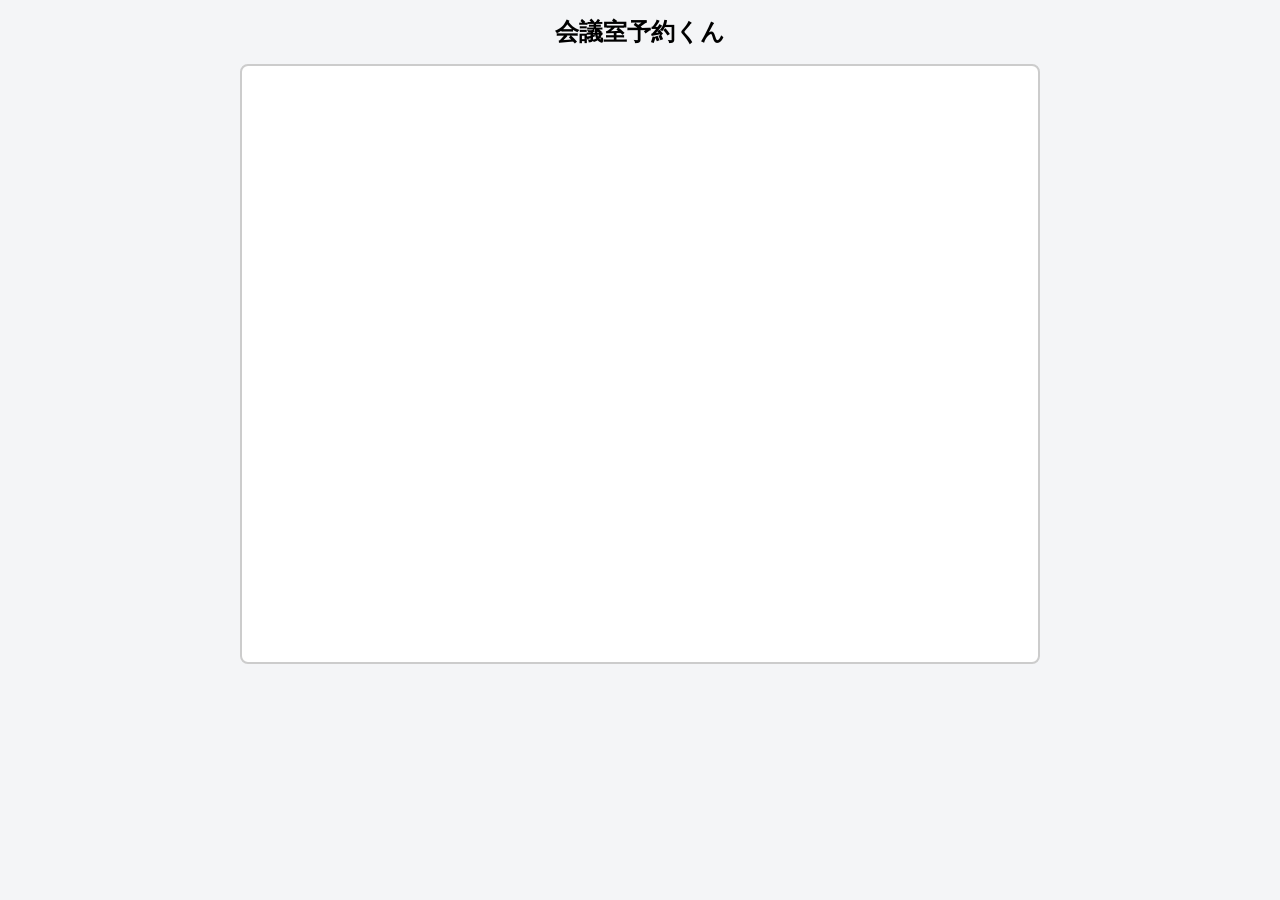
==== wwwroot/index.html @ 6fc2d6eb "Add room width/height and update seed to real office layout" ====
<!DOCTYPE html>
<html lang="ja">
<head>
    <meta charset="UTF-8">
    <meta name="viewport" content="width=device-width, initial-scale=1.0">
    <title>会議室予約くん</title>
    <link rel="stylesheet" href="css/style.css">
</head>
<body>
    <h1>会議室予約くん</h1>
    <div id="floor"></div>
    <script src="js/app.js"></script>
</body>
</html>
---- wwwroot/css/style.css ----
* {
    box-sizing: border-box;
}

body {
    font-family: "Hiragino Sans", "Noto Sans JP", sans-serif;
    background: #f4f5f7;
    margin: 0;
    padding: 16px;
}

h1 {
    font-size: clamp(18px, 4vw, 24px);
    margin: 0 0 16px;
    text-align: center;
}

#floor {
    position: relative;
    width: 100%;
    max-width: 800px;
    aspect-ratio: 800 / 600;
    margin: 0 auto;
    background: #fff;
    border: 2px solid #ccc;
    border-radius: 8px;
}

.room {
    position: absolute;
    width: 12.5%;
    height: 11.7%;
    background: #d9f2e3;
    border: 2px solid #3a9d5d;
    border-radius: 6px;
    display: flex;
    flex-direction: column;
    align-items: center;
    justify-content: center;
    cursor: pointer;
    transition: transform 0.1s;
}

.room:hover {
    transform: scale(1.05);
}

.room .name {
    font-weight: bold;
    font-size: clamp(12px, 2.5vw, 18px);
}

.room .cap {
    font-size: clamp(9px, 1.5vw, 12px);
    color: #555;
}
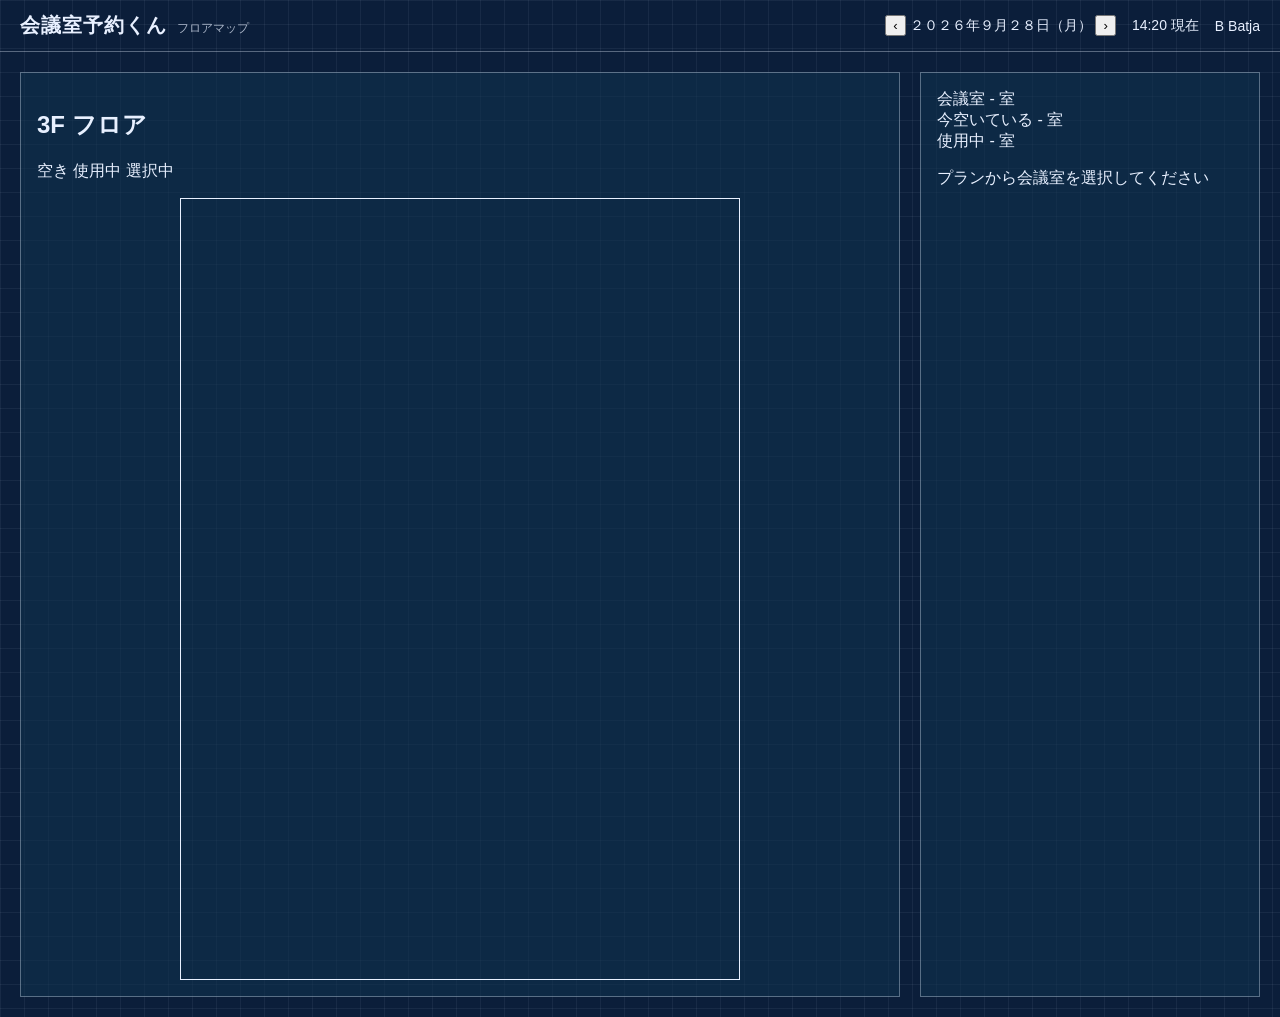
==== commit a537280d: "Add HTML skeleton and blueprint base CSS" ====
--- a/wwwroot/index.html
+++ b/wwwroot/index.html
@@ -7,8 +7,60 @@
     <link rel="stylesheet" href="css/style.css">
 </head>
 <body>
-    <h1>会議室予約くん</h1>
-    <div id="floor"></div>
+    <header class="app-header">
+        <div class="brand">
+            <span class="brand-name">会議室予約くん</span>
+            <span class="brand-sub">フロアマップ</span>
+        </div>
+
+        <div class="header-right">
+            <div class="date-nav">
+                <button type="button" id="prevDay" aria-label="前の日">‹</button>
+                <span id="dateLabel">２０２６年９月２８日（月）</span>
+                <button type="button" id="nextDay" aria-label="次の日">›</button>
+            </div>
+            <span id="nowLabel" class="now-label">14:20 現在</span>
+            <div class="user">
+                <span class="avatar">B</span>
+                <span>Batja</span>
+            </div>
+        </div>
+    </header>
+
+    <main class="layout">
+        <section class="map-card">
+            <div class="map-head">
+                <h2>3F フロア</h2>
+                <div class="legend">
+                    <span class="legend-item"><span class="swatch free"></span>空き</span>
+                    <span class="legend-item"><span class="swatch busy"></span>使用中</span>
+                    <span class="legend-item"><span class="swatch selected"></span>選択中</span>
+                </div>
+            </div>
+            <div id="floor" class="floor"></div>
+        </section>
+
+        <section class="panel">
+            <div class="stats">
+                <div class="stat-card">
+                    <span class="stat-label">会議室</span>
+                    <span class="stat-value"><span id="statTotal">-</span> 室</span>
+                </div>
+                <div class="stat-card">
+                    <span class="stat-label">今空いている</span>
+                    <span class="stat-value"><span id="statFree">-</span> 室</span>
+                </div>
+                <div class="stat-card">
+                    <span class="stat-label">使用中</span>
+                    <span class="stat-value busy"><span id="statBusy">-</span> 室</span>
+                </div>
+            </div>
+
+            <div id="roomDetail" class="room-detail">
+                <p class="placeholder">プランから会議室を選択してください</p>
+            </div>
+        </section>
+    </main>
     <script src="js/app.js"></script>
 </body>
 </html>
--- a/wwwroot/css/style.css
+++ b/wwwroot/css/style.css
@@ -1,56 +1,101 @@
+/* =====  1. Ungunii huwisagch ===== */
+:root {
+    --bg: #0b1e3a;
+    --paper: rgba(16, 49, 77, 0.6);
+    --line: #e8f0ff;
+    --line-dim: rgba(232, 240, 255, 0.35);
+    --grid: rgba(232, 240, 255, 0.06);
+    --free: #4ade80;
+    --busy: #f87171;
+    --selected: #facc15;
+    --font: "Hiragino Sans", "Noto Sans JP", sans-serif;
+    --mono: "SF Mono", "Courier New", monospace;
+}
+
 * {
     box-sizing: border-box;
 }
 
+/* =====  2. Dewsger (zurgiin tsaasnii tor) ===== */
 body {
-    font-family: "Hiragino Sans", "Noto Sans JP", sans-serif;
-    background: #f4f5f7;
     margin: 0;
+    min-height: 100vh;
+    font-family: var(--font);
+    color: var(--line);
+    background-color: var(--bg);
+    background-image: 
+        linear-gradient(var(--grid) 1px, transparent 1px),
+        linear-gradient(90deg, var(--grid) 1px, transparent 1px);
+    background-size: 24px 24px;
+}
+
+/* =====  3. Header ===== */
+.app-header {
+    display: flex;
+    justify-content: space-between;
+    align-items: center;
+    flex-wrap: wrap;
+    gap: 12px;
+    padding: 12px 20px;
+    border-bottom: 1px solid var(--line-dim);
+}
+
+.brand {
+    display: flex;
+    align-items: baseline;
+    gap: 10px;
+}
+
+.brand-name {
+    font-size: 20px;
+    font-weight: 700;
+    letter-spacing: 0.05em;
+}
+
+.brand-sub {
+    font-family: var(--mono);
+    font-size: 12px;
+    opacity: 0.7;
+}
+
+.header-right {
+    display: flex;
+    align-items: center;
+    gap: 16px;
+    font-size: 14px;
+}
+
+/* =====  4. 2 baganatai layout ===== */
+.layout {
+    display: grid;
+    grid-template-columns: 1fr 340px;
+    gap: 20px;
+    max-width: 1280px;
+    margin: 0 auto;
+    padding: 20px;
+}
+
+.map-card,
+.panel {
+    background: var(--paper);
+    border: 1px solid var(--line-dim);
     padding: 16px;
 }
 
-h1 {
-    font-size: clamp(18px, 4vw, 24px);
-    margin: 0 0 16px;
-    text-align: center;
+/* =====  5. plan zurah talbai ===== */
+.floor {
+    position: relative;
+    width: 100%;
+    max-width: 560px;
+    aspect-ratio: 830 / 1160;
+    margin: 16px auto 0;
+    border: 1px solid var(--line);
 }
 
-#floor {
-    position: relative;
-    width: 100%;
-    max-width: 800px;
-    aspect-ratio: 800 / 600;
-    margin: 0 auto;
-    background: #fff;
-    border: 2px solid #ccc;
-    border-radius: 8px;
-}
-
-.room {
-    position: absolute;
-    width: 12.5%;
-    height: 11.7%;
-    background: #d9f2e3;
-    border: 2px solid #3a9d5d;
-    border-radius: 6px;
-    display: flex;
-    flex-direction: column;
-    align-items: center;
-    justify-content: center;
-    cursor: pointer;
-    transition: transform 0.1s;
-}
-
-.room:hover {
-    transform: scale(1.05);
-}
-
-.room .name {
-    font-weight: bold;
-    font-size: clamp(12px, 2.5vw, 18px);
-}
-
-.room .cap {
-    font-size: clamp(9px, 1.5vw, 12px);
-    color: #555;
+/* =====  6. phone ===== */
+@media (max-width: 768px) {
+    .layout {
+        grid-template-columns: 1fr;
+        padding: 12px;
+    }
 }
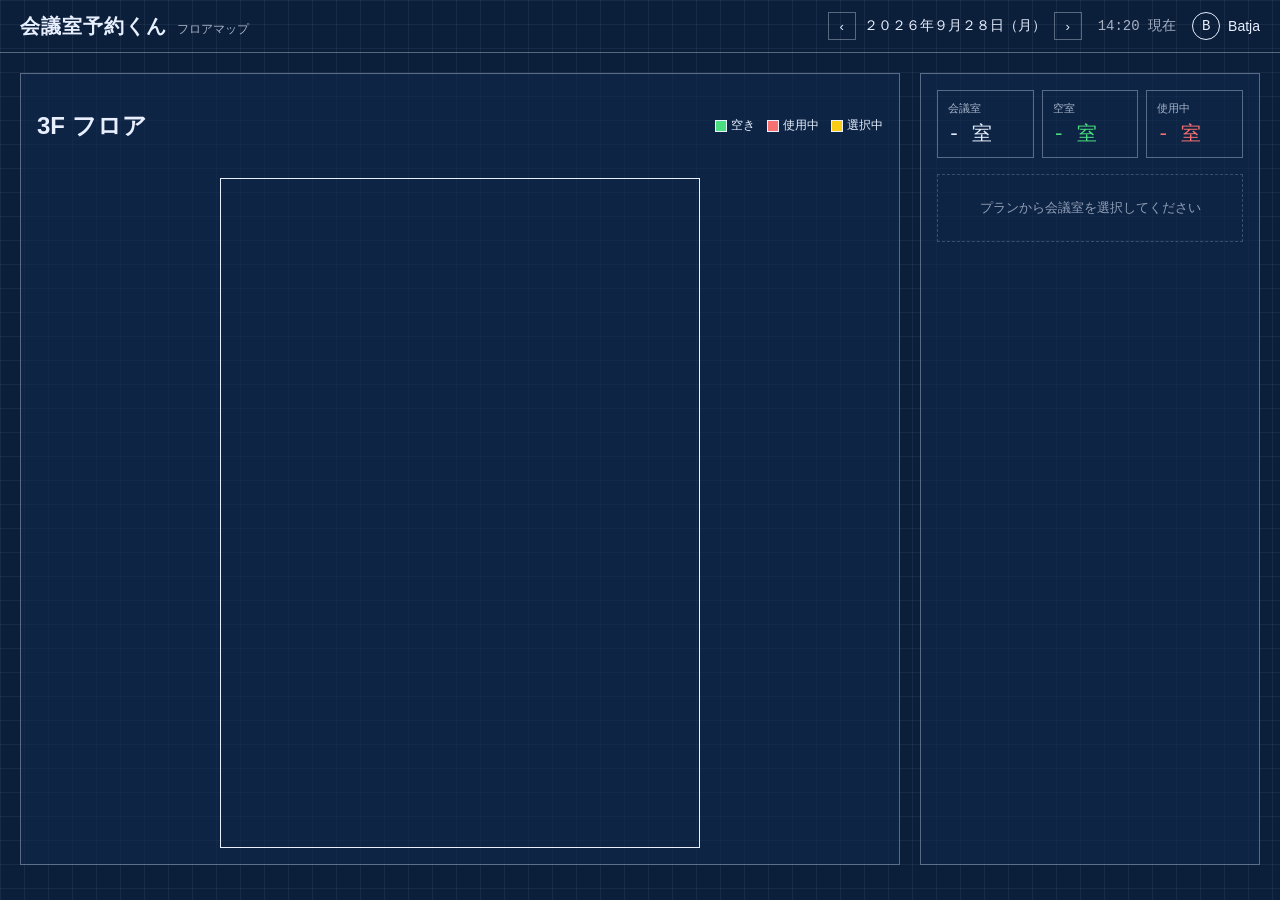
==== commit 2903f0f2: "Render rooms on floor plan with size & fir layout to viewport" ====
--- a/wwwroot/index.html
+++ b/wwwroot/index.html
@@ -29,7 +29,7 @@
 
     <main class="layout">
         <section class="map-card">
-            <div class="map-head">
+            <div class="map-header">
                 <h2>3F フロア</h2>
                 <div class="legend">
                     <span class="legend-item"><span class="swatch free"></span>空き</span>
@@ -47,8 +47,8 @@
                     <span class="stat-value"><span id="statTotal">-</span> 室</span>
                 </div>
                 <div class="stat-card">
-                    <span class="stat-label">今空いている</span>
-                    <span class="stat-value"><span id="statFree">-</span> 室</span>
+                    <span class="stat-label">空室</span>
+                    <span class="stat-value free"><span id="statFree">-</span> 室</span>
                 </div>
                 <div class="stat-card">
                     <span class="stat-label">使用中</span>
--- a/wwwroot/css/style.css
+++ b/wwwroot/css/style.css
@@ -1,7 +1,7 @@
-/* =====  1. Ungunii huwisagch ===== */
+/* =====  1. Color variables ===== */
 :root {
     --bg: #0b1e3a;
-    --paper: rgba(16, 49, 77, 0.6);
+    --paper: rgba(16, 40, 77, 0.6);
     --line: #e8f0ff;
     --line-dim: rgba(232, 240, 255, 0.35);
     --grid: rgba(232, 240, 255, 0.06);
@@ -16,7 +16,7 @@
     box-sizing: border-box;
 }
 
-/* =====  2. Dewsger (zurgiin tsaasnii tor) ===== */
+/* =====  2. Background (blueprint grid) ===== */
 body {
     margin: 0;
     min-height: 100vh;
@@ -65,7 +65,7 @@
     font-size: 14px;
 }
 
-/* =====  4. 2 baganatai layout ===== */
+/* =====  4. 2-column layout ===== */
 .layout {
     display: grid;
     grid-template-columns: 1fr 340px;
@@ -82,20 +82,176 @@
     padding: 16px;
 }
 
-/* =====  5. plan zurah talbai ===== */
+/* =====  5. Floor plan area ===== */
 .floor {
     position: relative;
-    width: 100%;
-    max-width: 560px;
+    /* Fit height to the viewport: width follows the aspect ratio */
+    height: calc(100vh - 230px);
+    min-height: 400px;
+    width: auto;
     aspect-ratio: 830 / 1160;
     margin: 16px auto 0;
     border: 1px solid var(--line);
 }
 
-/* =====  6. phone ===== */
+/* ===== Date navigation ===== */
+.date-nav {
+    display: flex;
+    align-items: center;
+    gap: 8px;
+    font-family: var(--mono);
+}
+
+.date-nav button {
+    width: 28px;
+    height: 28px;
+    background: transparent;
+    color: var(--line);
+    border: 1px solid var(--line-dim);
+    cursor: pointer;
+}
+
+.date-nav button:hover {
+    border-color: var(--line);
+}
+
+.now-label {
+    font-family: var(--mono);
+    opacity: 0.7;
+}
+
+/* ===== User badge ===== */
+.user {
+    display: flex;
+    align-items: center;
+    gap: 8px;
+}
+
+.avatar {
+    display: grid;
+    place-items: center;
+    width: 28px;
+    height: 28px;
+    border: 1px solid var(--line);
+    border-radius: 50%;
+    font-family: var(--mono);
+}
+
+/* ===== Map header & legend ===== */
+.map-header {
+    display: flex;
+    justify-content: space-between;
+    align-items: center;
+    flex-wrap: wrap;
+    gap: 8px;
+}
+
+.map-head h2 {
+    margin: 0;
+    font-size: 16px;
+    letter-spacing: 0.1em;
+}
+
+.legend {
+    display: flex;
+    gap: 12px;
+    font-size: 12px;
+}
+
+.legend-item {
+    display: flex;
+    align-items: center;
+    gap: 4px;
+}
+
+.swatch {
+    width: 12px;
+    height: 12px;
+    border: 1px solid currentColor;
+}
+
+.swatch.free     { background: var(--free); }
+.swatch.busy     { background: var(--busy); }
+.swatch.selected { background: var(--selected); }
+
+/* ===== Stats ===== */
+.stats {
+    display: grid;
+    grid-template-columns: repeat(3, 1fr);
+    gap: 8px;
+    margin-bottom: 16px;
+}
+
+.stat-card {
+    display: flex;
+    flex-direction: column;
+    gap: 4px;
+    padding: 10px;
+    border: 1px solid var(--line-dim);
+}
+
+.stat-label {
+    font-size: 11px;
+    opacity: 0.7;
+}
+
+.stat-value {
+    font-family: var(--mono);
+    font-size: 20px;
+}
+
+.stat-value.free { color: var(--free); }
+.stat-value.busy { color: var(--busy); }
+
+/* ===== Room detail placeholder ===== */
+.placeholder {
+    margin: 0;
+    padding: 24px 0;
+    text-align: center;
+    font-size: 13px;
+    opacity: 0.6;
+    border: 1px dashed var(--line-dim);
+}
+
+/* ===== Rooms ===== */
+.room {
+    position: absolute;
+    display: flex;
+    flex-direction: column;
+    justify-content: center;
+    align-items: center;
+    gap: 2px;
+    border: 1.5px solid var(--line);
+    background: var(74, 222, 128, 0.08);
+    cursor: pointer;
+    transition: background 0.15s;
+}
+
+.room:hover {
+    background: var(74, 222, 128, 0.2);
+}
+
+.room .name {
+    font-size: var(--mono);
+    font-size: 18px;
+    font-weight: 700;
+}
+
+.room .cap {
+    font-size: 12px;
+    opacity: 0.7;
+}
+
+/* ===== Phone ===== */
 @media (max-width: 768px) {
     .layout {
         grid-template-columns: 1fr;
         padding: 12px;
     }
+
+    .floor {
+        height: auto;
+        width: 100%;
+        min-height: 0;
+    }
 }
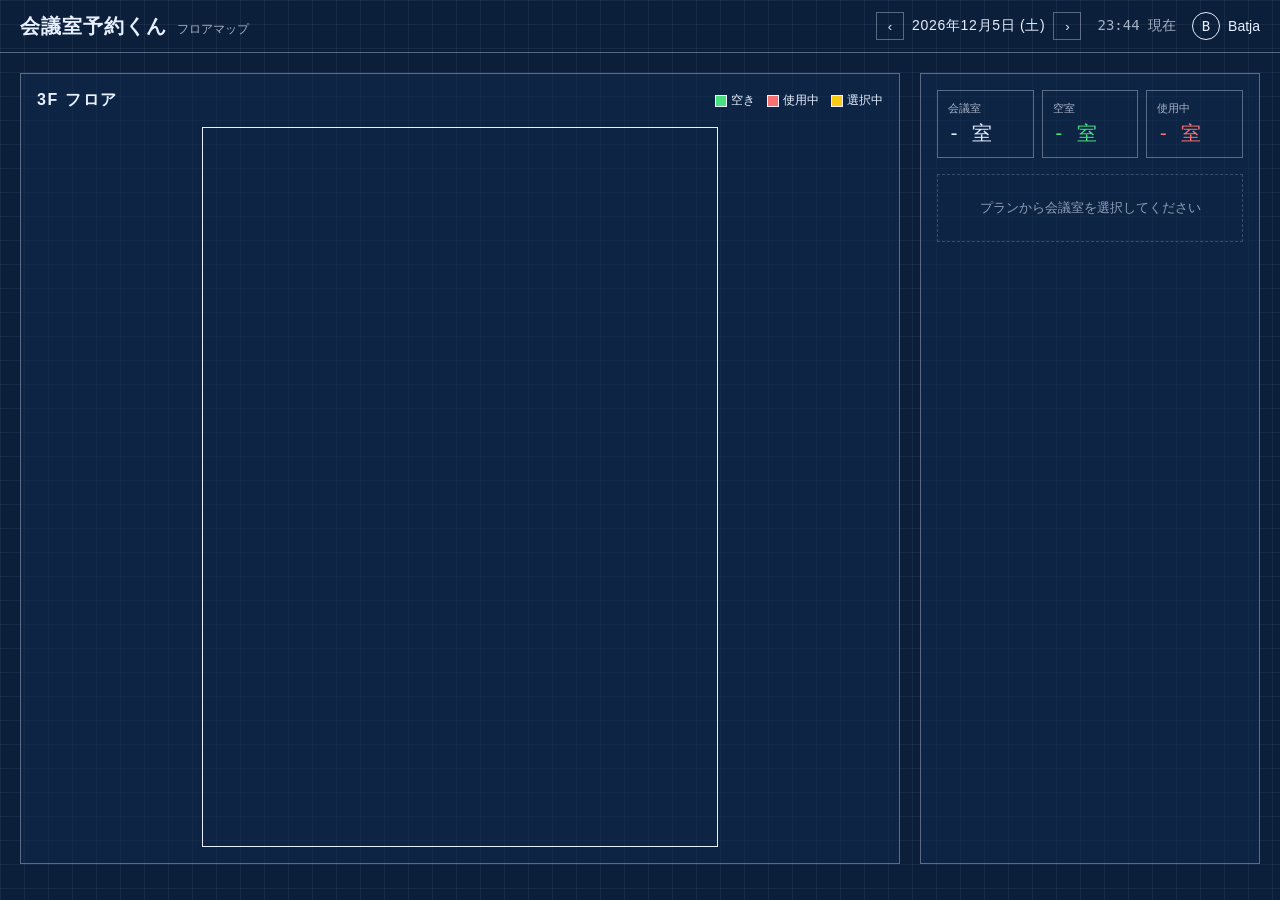
==== commit efdaae3b: "Fix header date/clock & Windows font/scroll issues" ====
--- a/wwwroot/index.html
+++ b/wwwroot/index.html
@@ -16,10 +16,10 @@
         <div class="header-right">
             <div class="date-nav">
                 <button type="button" id="prevDay" aria-label="前の日">‹</button>
-                <span id="dateLabel">２０２６年９月２８日（月）</span>
+                <span id="dateLabel"></span>
                 <button type="button" id="nextDay" aria-label="次の日">›</button>
             </div>
-            <span id="nowLabel" class="now-label">14:20 現在</span>
+            <span id="nowLabel" class="now-label"><span id="clock"></span> 現在</span>
             <div class="user">
                 <span class="avatar">B</span>
                 <span>Batja</span>
--- a/wwwroot/css/style.css
+++ b/wwwroot/css/style.css
@@ -8,11 +8,11 @@
     --free: #4ade80;
     --busy: #f87171;
     --selected: #facc15;
-    --font: "Hiragino Sans", "Noto Sans JP", sans-serif;
-    --mono: "SF Mono", "Courier New", monospace;
-}
-
-* {
+    --font: "Hiragino Sans", "Yu Gothic UI", "Meiryo", "Noto Sans JP", sans-serif;
+    --mono: "SF Mono", "Consolas", "Cascadia Mono", monospace;
+}
+
+*, *::before, *::after {
     box-sizing: border-box;
 }
 
@@ -86,7 +86,7 @@
 .floor {
     position: relative;
     /* Fit height to the viewport: width follows the aspect ratio */
-    height: calc(100vh - 230px);
+    height: calc(100vh - 180px);
     min-height: 400px;
     width: auto;
     aspect-ratio: 830 / 1160;
@@ -146,7 +146,7 @@
     gap: 8px;
 }
 
-.map-head h2 {
+.map-header h2 {
     margin: 0;
     font-size: 16px;
     letter-spacing: 0.1em;
@@ -222,17 +222,17 @@
     align-items: center;
     gap: 2px;
     border: 1.5px solid var(--line);
-    background: var(74, 222, 128, 0.08);
+    background: rgba(74, 222, 128, 0.08);
     cursor: pointer;
     transition: background 0.15s;
 }
 
 .room:hover {
-    background: var(74, 222, 128, 0.2);
+    background: rgba(74, 222, 128, 0.2);
 }
 
 .room .name {
-    font-size: var(--mono);
+    font-family: var(--mono);
     font-size: 18px;
     font-weight: 700;
 }
@@ -240,6 +240,63 @@
 .room .cap {
     font-size: 12px;
     opacity: 0.7;
+}
+
+.room.selected {
+    border-color: var(--selected);
+    background: rgba(250, 204, 21, 0.15);
+}
+
+/* ===== Room detail ===== */
+.detail-head {
+    display: flex;
+    justify-content: space-between;
+    align-items: baseline;
+    padding-bottom: 12px;
+    border-bottom: 1px solid var(--line-dim);
+}
+
+.detail-name {
+    margin: 0;
+    font-size: 18px;
+}
+
+.detail-cap {
+    font-family: var(--mono);
+    font-size: 12px;
+    opacity: 0.7;
+}
+
+.detail-subtitle {
+    margin: 16px 0 8px;
+    font-size: 12px;
+    letter-spacing: 0.1em;
+    opacity: 0.7;
+}
+
+.booking-list {
+    list-style: none;
+    margin: 0;
+    padding: 0;
+}
+
+.booking-empty {
+    font-size: 13px;
+    opacity: 0.6;
+}
+
+.booking-item {
+    display: flex;
+    gap: 12px;
+    padding: 8px 0;
+    border-bottom: 1px dashed var(--line-dim);
+    font-size: 13px;
+}
+
+.booking-time {
+    font-family: var(--mono);
+    color: var(--busy);
+    white-space: nowrap;
 }
 
 /* ===== Phone ===== */
@@ -254,4 +311,16 @@
         width: 100%;
         min-height: 0;
     }
+}
+
+/* Date: Japanese font, numbers aligned */
+#dateLabel {
+    font-family: var(--font);
+    font-variant-numeric: tabular-nums;
+    letter-spacing: 0.05em;
+}
+
+/* Clock: digits only, keep them aligned */
+#clock {
+    font-variant-numeric: tabular-nums;
 }
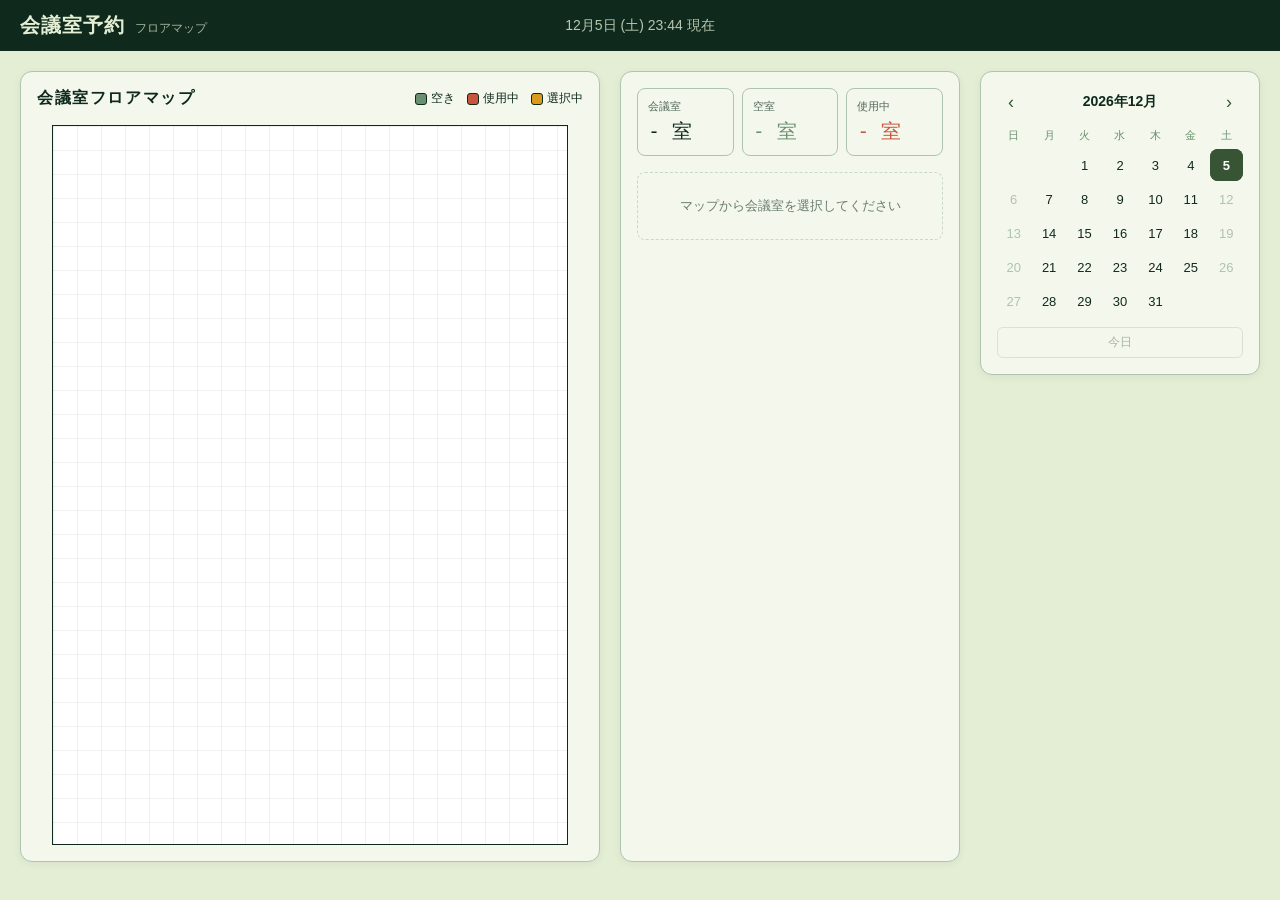
==== commit 2de7695b: "Add calendar, lunch break & weekday-only rules (frontend + API)" ====
--- a/wwwroot/index.html
+++ b/wwwroot/index.html
@@ -3,34 +3,25 @@
 <head>
     <meta charset="UTF-8">
     <meta name="viewport" content="width=device-width, initial-scale=1.0">
-    <title>会議室予約くん</title>
+    <title>会議室予約</title>
     <link rel="stylesheet" href="css/style.css">
 </head>
 <body>
     <header class="app-header">
         <div class="brand">
-            <span class="brand-name">会議室予約くん</span>
+            <span class="brand-name">会議室予約</span>
             <span class="brand-sub">フロアマップ</span>
         </div>
 
-        <div class="header-right">
-            <div class="date-nav">
-                <button type="button" id="prevDay" aria-label="前の日">‹</button>
-                <span id="dateLabel"></span>
-                <button type="button" id="nextDay" aria-label="次の日">›</button>
-            </div>
-            <span id="nowLabel" class="now-label"><span id="clock"></span> 現在</span>
-            <div class="user">
-                <span class="avatar">B</span>
-                <span>Batja</span>
-            </div>
-        </div>
+        <span id="nowLabel" class="now-label"><span id="clock"></span> 現在</span>
+        
+        <span id="userName" class="user"></span>
     </header>
 
     <main class="layout">
         <section class="map-card">
             <div class="map-header">
-                <h2>3F フロア</h2>
+                <h2>会議室フロアマップ</h2>
                 <div class="legend">
                     <span class="legend-item"><span class="swatch free"></span>空き</span>
                     <span class="legend-item"><span class="swatch busy"></span>使用中</span>
@@ -57,10 +48,15 @@
             </div>
 
             <div id="roomDetail" class="room-detail">
-                <p class="placeholder">プランから会議室を選択してください</p>
+                <p class="placeholder">マップから会議室を選択してください</p>
             </div>
         </section>
+
+        <aside class="calendar-card">
+                <div id="calendar" class="calendar"></div>
+        </aside>
     </main>
+    <div id="toast" class="toast"></div>
     <script src="js/app.js"></script>
 </body>
 </html>
--- a/wwwroot/css/style.css
+++ b/wwwroot/css/style.css
@@ -1,13 +1,23 @@
 /* =====  1. Color variables ===== */
 :root {
-    --bg: #0b1e3a;
-    --paper: rgba(16, 40, 77, 0.6);
-    --line: #e8f0ff;
-    --line-dim: rgba(232, 240, 255, 0.35);
-    --grid: rgba(232, 240, 255, 0.06);
-    --free: #4ade80;
-    --busy: #f87171;
-    --selected: #facc15;
+    /* Palette */
+    --green-900: #0f2a1d;
+    --green-700: #375534;
+    --green-500: #6b9071;
+    --green-300: #aec3b0;
+    --green-100: #e3eed4;
+
+    /* Roles */
+    --bg: var(--green-100);
+    --paper: #f4f8ec;
+    --line: var(--green-900); /* text & strong lines */
+    --line-dim: var(--green-300); /* soft borders */
+    --grid: rgba(55, 85, 52, 0.08);
+
+    --free: var(--green-500);
+    --busy: #c8553d;
+    --selected: #d99a1e;
+
     --font: "Hiragino Sans", "Yu Gothic UI", "Meiryo", "Noto Sans JP", sans-serif;
     --mono: "SF Mono", "Consolas", "Cascadia Mono", monospace;
 }
@@ -16,28 +26,28 @@
     box-sizing: border-box;
 }
 
-/* =====  2. Background (blueprint grid) ===== */
+/* =====  2. Base ===== */
 body {
     margin: 0;
     min-height: 100vh;
     font-family: var(--font);
     color: var(--line);
     background-color: var(--bg);
-    background-image: 
-        linear-gradient(var(--grid) 1px, transparent 1px),
-        linear-gradient(90deg, var(--grid) 1px, transparent 1px);
-    background-size: 24px 24px;
 }
 
 /* =====  3. Header ===== */
 .app-header {
-    display: flex;
-    justify-content: space-between;
+    display: grid;
+    grid-template-columns: 1fr auto 1fr;
     align-items: center;
-    flex-wrap: wrap;
     gap: 12px;
     padding: 12px 20px;
-    border-bottom: 1px solid var(--line-dim);
+    background: var(--green-900);
+    color: var(--green-100);
+
+    /* Flip the variables inside the header only */
+    --line: var(--green-100);
+    --line-dim: rgba(227, 238, 212, 0.3);
 }
 
 .brand {
@@ -58,28 +68,29 @@
     opacity: 0.7;
 }
 
-.header-right {
-    display: flex;
-    align-items: center;
-    gap: 16px;
-    font-size: 14px;
-}
-
-/* =====  4. 2-column layout ===== */
+/* =====  4. 3-column layout ===== */
 .layout {
     display: grid;
-    grid-template-columns: 1fr 340px;
+    grid-template-columns: 1fr 340px 280px;
     gap: 20px;
-    max-width: 1280px;
+    max-width: 1640px;
     margin: 0 auto;
     padding: 20px;
 }
 
 .map-card,
-.panel {
+.panel,
+.calendar-card {
     background: var(--paper);
     border: 1px solid var(--line-dim);
+    border-radius: 12px;
+    box-shadow: 0 2px 8px rgba(15, 42, 29, 0.06);
     padding: 16px;
+}
+
+/* Don't stretch to the row height: stay at the top */
+.calendar-card {
+    align-self: start;
 }
 
 /* =====  5. Floor plan area ===== */
@@ -92,49 +103,24 @@
     aspect-ratio: 830 / 1160;
     margin: 16px auto 0;
     border: 1px solid var(--line);
-}
-
-/* ===== Date navigation ===== */
-.date-nav {
-    display: flex;
-    align-items: center;
-    gap: 8px;
-    font-family: var(--mono);
-}
-
-.date-nav button {
-    width: 28px;
-    height: 28px;
-    background: transparent;
-    color: var(--line);
-    border: 1px solid var(--line-dim);
-    cursor: pointer;
-}
-
-.date-nav button:hover {
-    border-color: var(--line);
-}
-
+    background-color: #ffffff;
+    background-image: 
+        linear-gradient(var(--grid) 1px, transparent 1px),
+        linear-gradient(90deg, var(--grid) 1px, transparent 1px);
+    background-size: 24px 24px;
+}
+
+/* Center column: today's date & time */
 .now-label {
-    font-family: var(--mono);
-    opacity: 0.7;
-}
-
-/* ===== User badge ===== */
+    justify-self: center;
+    font-size: 14px;
+    opacity: 0.8;
+}
+
+/* Right column: signed-in user's name */
 .user {
-    display: flex;
-    align-items: center;
-    gap: 8px;
-}
-
-.avatar {
-    display: grid;
-    place-items: center;
-    width: 28px;
-    height: 28px;
-    border: 1px solid var(--line);
-    border-radius: 50%;
-    font-family: var(--mono);
+    justify-self: end;
+    font-size: 14px;
 }
 
 /* ===== Map header & legend ===== */
@@ -222,13 +208,13 @@
     align-items: center;
     gap: 2px;
     border: 1.5px solid var(--line);
-    background: rgba(74, 222, 128, 0.08);
+    background: rgba(107, 144, 113, 0.10);
     cursor: pointer;
     transition: background 0.15s;
 }
 
 .room:hover {
-    background: rgba(74, 222, 128, 0.2);
+    background: rgba(107, 144, 113, 0.22);
 }
 
 .room .name {
@@ -242,9 +228,15 @@
     opacity: 0.7;
 }
 
+.room.busy {
+    border-color: var(--busy);
+    background: rgba(200, 85, 61, 0.15);
+}
+
 .room.selected {
     border-color: var(--selected);
-    background: rgba(250, 204, 21, 0.15);
+    border-width: 2.5px;
+    background: rgba(217, 154, 30, 0.18);
 }
 
 /* ===== Room detail ===== */
@@ -274,10 +266,112 @@
     opacity: 0.7;
 }
 
-.booking-list {
-    list-style: none;
-    margin: 0;
-    padding: 0;
+/* ===== Timeline ===== */
+.timeline {
+    position: relative;
+    display: flex;
+    flex-direction: column;
+    gap: 8px;
+}
+
+/* Vertical line behind the dots (44px time + half of 24px dot column) */
+.timeline::before {
+    content: "";
+    position: absolute;
+    top: 12px;
+    bottom: 12px;
+    left: 55px;
+    width: 2px;
+    background: var(--line-dim);
+}
+
+.tl-item {
+    display: grid;
+    grid-template-columns: 44px 24px 1fr;
+    align-items: center;
+}
+
+.tl-time {
+    font-family: var(--mono);
+    font-size: 12px;
+    opacity: 0.7;
+}
+
+.tl-dot {
+    position: relative; /* stay above the line */
+    justify-self: center;
+    width: 12px;
+    height: 12px;
+    border-radius: 50%;
+    background: var(--paper);
+    border: 2px solid var(--green-500);
+}
+
+.tl-card {
+    display: flex;
+    flex-direction: column;
+    gap: 2px;
+    padding: 10px 12px;
+    background: #ffffff;
+    border: 1px solid var(--line-dim);
+    border-radius: 8px;
+}
+
+.tl-title {
+    font-size: 14px;
+    font-weight: 600;
+}
+
+.tl-meta {
+    font-size: 11px;
+    opacity: 0.7;
+}
+
+/* Booked */
+.tl-booking .tl-dot {
+    background: var(--green-700);
+    border-color: var(--green-700);
+}
+
+/* In use right now */
+.tl-now .tl-dot {
+    background: var(--busy);
+    border-color: var(--busy);
+    box-shadow: 0 0 0 4px rgba(200, 85, 61, 0.2);
+}
+
+.tl-now .tl-card {
+    border-color: var(--busy);
+}
+
+.tl-badge {
+    align-self: flex-start;
+    margin-top: 4px;
+    padding: 2px 8px;
+    font-size: 11px;
+    color: #ffffff;
+    background: var(--busy);
+    border-radius: 999px;
+}
+
+/* Free slot */
+.tl-free {
+    cursor: pointer;
+}
+
+.tl-free .tl-card {
+    background: transparent;
+    border-style: dashed;
+}
+
+.tl-free .tl-title {
+    font-weight: 400;
+    color: var(--green-500);
+}
+
+.tl-free:hover .tl-card {
+    border-color: var(--green-500);
+    background: rgba(107, 144, 113, 0.08);
 }
 
 .booking-empty {
@@ -285,18 +379,210 @@
     opacity: 0.6;
 }
 
-.booking-item {
-    display: flex;
-    gap: 12px;
-    padding: 8px 0;
-    border-bottom: 1px dashed var(--line-dim);
+/* ===== Lunch break (timeline) ===== */
+.tl-lunch .tl-card {
+    background: repeating-linear-gradient(45deg, var(--paper) 0 6px, #eaf0e4 6px 12px);
+    border-style: dashed;
+}
+
+.tl-lunch .tl-title {
+    font-weight: 400;
+    color: var(--green-500);
+}
+
+.tl-lunch .tl-dot {
+    border-color: var(--green-300);
+}
+
+/* ===== Booking form ===== */
+.booking-form {
+    display: flex;
+    flex-direction: column;
+    gap: 10px;
+}
+
+.booking-form label {
+    display: flex;
+    flex-direction: column;
+    gap: 4px;
+    font-size: 12px;
+}
+
+.booking-form input,
+.booking-form select {
+    padding: 6px 8px;
+    background: transparent;
+    color: var(--line);
+    border: 1px solid var(--line-dim);
+    font-family: var(--font);
     font-size: 13px;
-}
-
-.booking-time {
-    font-family: var(--mono);
+    /* light dropdown to match the theme */
+    color-scheme: light;
+}
+
+.booking-form input:focus,
+.booking-form select:focus {
+    outline: none;
+    border-color: var(--selected);
+}
+
+.time-row {
+    display: grid;
+    grid-template-columns: 1fr 1fr;
+    gap: 8px;
+}
+
+.form-error {
+    margin: 0;
+    min-height: 1em;
+    font-size: 12px;
     color: var(--busy);
-    white-space: nowrap;
+}
+
+/* The "hidden" attribute loses to display:flex, so force it */
+.booking-form[hidden] {
+    display: none;
+}
+
+.form-actions {
+    display: grid;
+    grid-template-columns: 1fr 1fr;
+    gap: 8px;
+}
+
+.btn-primary {
+    color: #ffffff;
+    background: var(--green-700);
+    border: 1px solid var(--green-700);
+}
+
+.btn-primary:hover {
+    background: var(--green-900);
+    border-color: var(--green-900);
+}
+
+.btn-secondary {
+    color: var(--line);
+    border: 1px solid var(--line-dim);
+}
+
+.btn-secondary:hover {
+    border-color: var(--line);
+}
+
+/* ===== Calendar ===== */
+.cal-head {
+    display: flex;
+    justify-content: space-between;
+    align-items: center;
+    margin-bottom: 8px;
+    font-size: 14px;
+    font-weight: 600;
+    font-variant-numeric: tabular-nums;
+}
+
+.cal-nav {
+    width: 28px;
+    height: 28px;
+    border: none;
+    border-radius: 50%;
+    background: none;
+    color: var(--green-700);
+    font-size: 18px;
+    cursor: pointer;
+}
+
+.cal-nav:hover {
+    background: var(--green-100);
+}
+
+.cal-grid {
+    display: grid;
+    grid-template-columns: repeat(7, 1fr);
+    gap: 2px;
+    text-align: center;
+}
+
+.cal-week {
+    padding: 4px 0;
+    font-size: 11px;
+    color: var(--green-500);
+}
+
+.cal-day {
+    height: 32px;
+    border: none;
+    border-radius: 8px;
+    background: none;
+    color: var(--line);
+    font-family: var(--font);
+    font-size: 13px;
+    font-variant-numeric: tabular-nums;
+    cursor: pointer;
+}
+
+.cal-day:hover:not(:disabled) {
+    background: var(--green-100);
+}
+
+.cal-day:disabled {
+    color: var(--green-300);
+    cursor: not-allowed;
+}
+
+.cal-day.today {
+    box-shadow: inset 0 0 0 1.5px var(--green-700);
+    font-weight: 700;
+}
+
+.cal-day.selected {
+    background: var(--green-700);
+    color: #ffffff;
+}
+
+.cal-today {
+    width: 100%;
+    margin-top: 10px;
+    padding: 6px;
+    border: 1px solid var(--line-dim);
+    border-radius: 6px;
+    background: none;
+    color: var(--green-700);
+    font-family: var(--font);
+    font-size: 12px;
+    cursor: pointer;
+}
+
+.cal-today:hover:not(:disabled) {
+    border-color: var(--green-500);
+    background: rgba(107, 144, 113, 0.08);
+}
+
+.cal-today:disabled {
+    opacity: 0.4;
+    cursor: not-allowed;
+}
+
+/* ===== Toast ===== */
+.toast {
+    position: fixed;
+    left: 50%;
+    bottom: 32px;
+    transform: translate(-50%, 20px);
+    padding: 10px 20px;
+    background: var(--green-900);
+    color: var(--green-100);
+    border: none;
+    font-size: 14px;
+    opacity: 0;
+    pointer-events: none;
+    transition: opacity 0.2s, transform 0.2s;
+    border-radius: 8px;
+}
+
+.toast.show {
+    opacity: 1;
+    transform: translate(-50%, 0);
 }
 
 /* ===== Phone ===== */
@@ -313,14 +599,25 @@
     }
 }
 
-/* Date: Japanese font, numbers aligned */
-#dateLabel {
+/* Clock: Japanese date + time, digits aligned */
+#clock {
     font-family: var(--font);
     font-variant-numeric: tabular-nums;
-    letter-spacing: 0.05em;
-}
-
-/* Clock: digits only, keep them aligned */
-#clock {
-    font-variant-numeric: tabular-nums;
-}+}
+
+/* ===== Rounded corners (consistent with cards) ===== */
+.stat-card,
+.placeholder {
+    border-radius: 8px;
+}
+
+.booking-form input,
+.booking-form select,
+.btn-primary,
+.btn-secondary {
+    border-radius: 6px;
+}
+
+.swatch {
+    border-radius: 3px;
+}
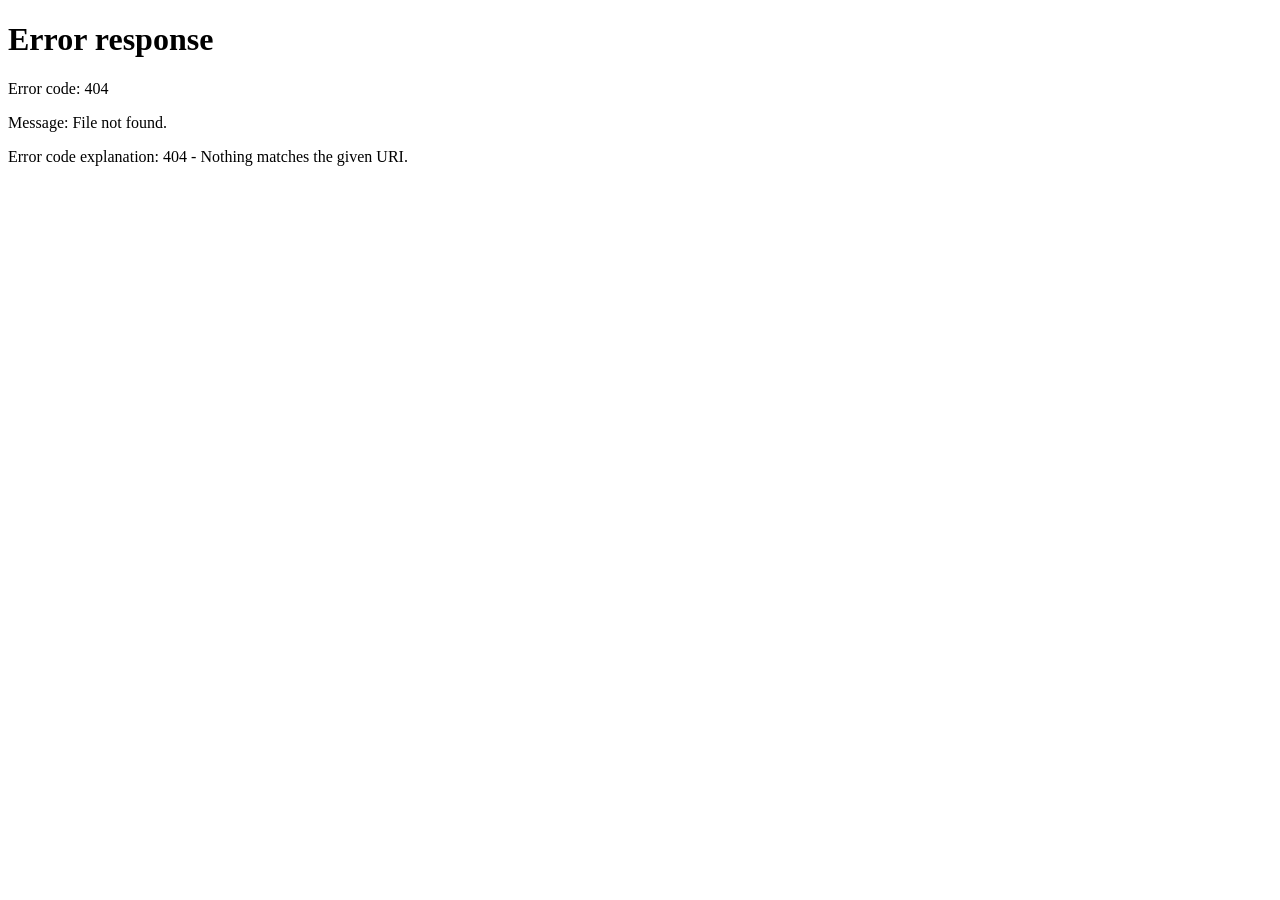
==== commit 8e5e0a80: "Add login, password change & logout screens" ====
--- a/wwwroot/index.html
+++ b/wwwroot/index.html
@@ -15,7 +15,10 @@
 
         <span id="nowLabel" class="now-label"><span id="clock"></span> 現在</span>
         
-        <span id="userName" class="user"></span>
+        <div class="user">
+            <span id="userName"></span>
+            <button type="button" id="logoutBtn" class="logout-btn">ログアウト</button>
+        </div>
     </header>
 
     <main class="layout">
@@ -53,7 +56,7 @@
         </section>
 
         <aside class="calendar-card">
-                <div id="calendar" class="calendar"></div>
+            <div id="calendar" class="calendar"></div>
         </aside>
     </main>
     <div id="toast" class="toast"></div>
--- a/wwwroot/css/style.css
+++ b/wwwroot/css/style.css
@@ -621,3 +621,71 @@
 .swatch {
     border-radius: 3px;
 }
+
+/* ===== Login / password change pages ===== */
+.auth-page {
+    display: grid;
+    place-items: center;
+    padding: 20px;
+}
+
+.auth-card {
+    width: 100%;
+    max-width: 360px;
+    padding: 32px 28px;
+    background: var(--paper);
+    border: 1px solid var(--line-dim);
+    border-radius: 12px;
+    box-shadow: 0 2px 8px rgba(15, 42, 29, 0.06);
+}
+
+.auth-title {
+    margin: 0 0 24px;
+    font-size: 20px;
+    text-align: center;
+    letter-spacing: 0.05em;
+}
+
+.auth-form {
+    display: flex;
+    flex-direction: column;
+    gap: 14px;
+}
+
+.auth-form label {
+    display: flex;
+    flex-direction: column;
+    gap: 4px;
+    font-size: 12px;
+}
+
+.auth-form input {
+    padding: 10px;
+    background: #ffffff;
+    color: var(--line);
+    border: 1px solid var(--line-dim);
+    border-radius: 6px;
+    font-family: var(--font);
+    font-size: 14px;
+}
+
+.auth-form input:focus {
+    outline: none;
+    border-color: var(--selected);
+}
+
+.auth-form .btn-primary {
+    padding: 10px;
+    border-radius: 6px;
+    font-family: var(--font);
+    font-size: 14px;
+    cursor: pointer;
+}
+
+.auth-note {
+    margin: -12px 0 20px;
+    font-size: 12px;
+    text-align: center;
+    opacity: 0.7;
+}
+
